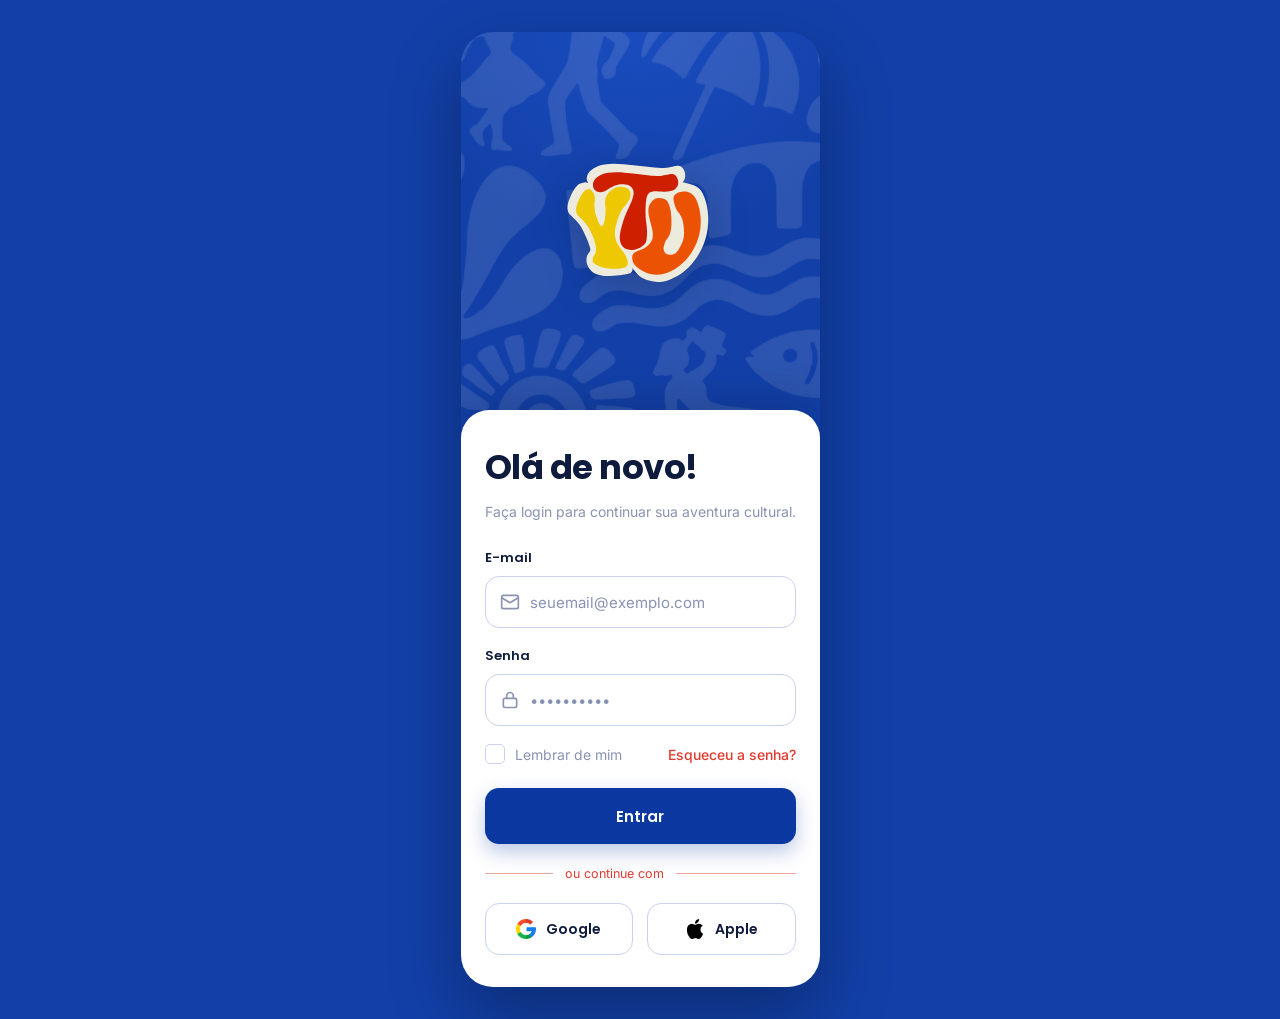
==== telaLogin/index.html @ 79ef73f6 "Voltamos" ====
<!doctype html>
<html lang="pt-BR">
  <head>
    <meta charset="UTF-8" />
    <meta name="viewport" content="width=device-width, initial-scale=1" />
    <title>Olá de novo!</title>
    <link rel="preconnect" href="https://fonts.googleapis.com" />
    <link
      href="https://fonts.googleapis.com/css2?family=Poppins:wght@400;600;700&family=Inter:wght@400;500;600&display=swap"
      rel="stylesheet"
    />
    <link rel="stylesheet" href="style.css" />
  </head>
  <body>
    <div class="screen">
      <header class="hero">
        <img class="hero__logo" src="/src/logo.svg" alt="Logo" />
      </header>

      <main class="sheet">
        <h1 class="sheet__title">Olá de novo!</h1>
        <p class="sheet__subtitle">
          Faça login para continuar sua aventura cultural.
        </p>

        <form class="form">
          <div class="field">
            <label for="email">E-mail</label>
            <div class="input-wrap">
              <svg
                class="icon"
                viewBox="0 0 24 24"
                fill="none"
                stroke="currentColor"
                stroke-width="2"
              >
                <rect x="2" y="4" width="20" height="16" rx="2" />
                <path d="m2 7 10 6 10-6" />
              </svg>
              <input
                id="email"
                type="email"
                placeholder="seuemail@exemplo.com"
              />
            </div>
          </div>

          <div class="field">
            <label for="senha">Senha</label>
            <div class="input-wrap">
              <svg
                class="icon"
                viewBox="0 0 24 24"
                fill="none"
                stroke="currentColor"
                stroke-width="2"
              >
                <rect x="4" y="10" width="16" height="11" rx="2" />
                <path d="M8 10V7a4 4 0 0 1 8 0v3" />
              </svg>
              <input id="senha" type="password" placeholder="••••••••••" />
            </div>
          </div>

          <div class="row">
            <label class="check">
              <input type="checkbox" />
              <span class="box"></span>
              <span class="check__text">Lembrar de mim</span>
            </label>
            <a class="link" href="#">Esqueceu a senha?</a>
          </div>

          <button class="btn btn--primary" type="submit">Entrar</button>

          <div class="divider"><span>ou continue com</span></div>

          <div class="socials">
            <button class="btn btn--ghost" type="button">
              <img src="/src/icons/google.svg" alt="" width="20" height="20" />Google
            </button>
            <button class="btn btn--ghost" type="button">
              <img src="/src/icons/apple.svg" alt="" width="20" height="20" />Apple
            </button>
          </div>
        </form>
      </main>
    </div>
  </body>
</html>
---- telaLogin/style.css ----
:root {
  --blue: #1240a8;
  --blue-deep: #0b37a0;
  --red: #e23a2e;
  --text: #0f1b3d;
  --muted: #8a93b2;
  --border: #c9d3ee;
  --white: #fff;
  --radius: 14px;
  --sheet-radius: 28px;
}

*,
*::before,
*::after {
  box-sizing: border-box;
  margin: 0;
  padding: 0;
}
html {
  -webkit-text-size-adjust: 100%;
}
body {
  font-family: "Inter", system-ui, sans-serif;
  color: var(--text);
  background: var(--blue);
  min-height: 100dvh;
}

.screen {
  display: flex;
  flex-direction: column;
  min-height: 100dvh;
  max-width: 520px;
  margin-inline: auto;
  background: var(--blue);
}

/* ---------- HERO ---------- */
.hero {
  flex: 1 1 auto;
  min-height: clamp(240px, 42dvh, 380px);
  display: grid;
  place-items: center;
  padding: 24px;
  background:
    radial-gradient(120% 90% at 50% 0%, #1a4cbe 0%, var(--blue) 60%),
    url("/src/image29.svg") center/cover no-repeat;
  background-blend-mode: overlay;
}
.hero__logo {
  width: clamp(100px, 45vw, 150px);
  height: auto;
  filter: drop-shadow(0 8px 20px rgba(0, 0, 0, 0.18));
}

/* ---------- SHEET ---------- */
.sheet {
  background: var(--white);
  border-radius: var(--sheet-radius) var(--sheet-radius) 0 0;
  padding: 32px 24px calc(32px + env(safe-area-inset-bottom));
  box-shadow: 0 -12px 40px rgba(0, 0, 0, 0.15);
}
.sheet__title {
  font-family: "Poppins", sans-serif;
  font-weight: 700;
  font-size: clamp(28px, 7.5vw, 34px);
  letter-spacing: -0.5px;
}
.sheet__subtitle {
  margin-top: 8px;
  color: var(--muted);
  font-size: 14px;
  line-height: 1.5;
}

/* ---------- FORM ---------- */
.form {
  margin-top: 26px;
  display: grid;
  gap: 18px;
}
.field {
  display: grid;
  gap: 8px;
}
.field label {
  font-family: "Poppins", sans-serif;
  font-size: 13px;
  font-weight: 600;
}

.input-wrap {
  display: flex;
  align-items: center;
  gap: 10px;
  border: 1.5px solid var(--border);
  border-radius: var(--radius);
  padding: 0 14px;
  height: 52px;
  background: var(--white);
  transition:
    border-color 0.2s,
    box-shadow 0.2s;
}
.input-wrap:focus-within {
  border-color: var(--blue);
  box-shadow: 0 0 0 4px rgba(18, 64, 168, 0.12);
}
.icon {
  width: 20px;
  height: 20px;
  color: var(--muted);
  flex: none;
}
.input-wrap input {
  flex: 1;
  min-width: 0;
  border: 0;
  outline: 0;
  font:
    400 15px/1 "Inter",
    sans-serif;
  color: var(--text);
  background: transparent;
}
.input-wrap input::placeholder {
  color: var(--muted);
}

/* ---------- ROW / CHECK ---------- */
.row {
  display: flex;
  align-items: center;
  justify-content: space-between;
  gap: 12px;
  flex-wrap: wrap;
}
.check {
  display: flex;
  align-items: center;
  gap: 10px;
  cursor: pointer;
  user-select: none;
}
.check input {
  position: absolute;
  opacity: 0;
  pointer-events: none;
}
.box {
  width: 20px;
  height: 20px;
  flex: none;
  border: 1.5px solid var(--border);
  border-radius: 5px;
  display: grid;
  place-items: center;
  transition: 0.18s;
}
.box::after {
  content: "";
  width: 10px;
  height: 6px;
  border-left: 2px solid #fff;
  border-bottom: 2px solid #fff;
  transform: rotate(-45deg) scale(0);
  transition: transform 0.18s;
}
.check input:checked + .box {
  background: var(--blue);
  border-color: var(--blue);
}
.check input:checked + .box::after {
  transform: rotate(-45deg) scale(1);
}
.check input:focus-visible + .box {
  box-shadow: 0 0 0 4px rgba(18, 64, 168, 0.15);
}
.check__text {
  font-size: 14px;
  color: var(--muted);
}

.link {
  font-size: 14px;
  font-weight: 500;
  color: var(--red);
  text-decoration: none;
}
.link:hover {
  text-decoration: underline;
}

/* ---------- BUTTONS ---------- */
.btn {
  height: 56px;
  width: 100%;
  display: inline-flex;
  align-items: center;
  justify-content: center;
  gap: 10px;
  border: 0;
  border-radius: var(--radius);
  cursor: pointer;
  font-family: "Poppins", sans-serif;
  font-weight: 600;
  font-size: 15px;
  transition:
    transform 0.12s,
    filter 0.2s,
    background 0.2s;
}
.btn:active {
  transform: translateY(1px);
}
.btn--primary {
  margin-top: 6px;
  background: var(--blue-deep);
  color: #fff;
  box-shadow: 0 8px 20px rgba(11, 55, 160, 0.28);
}
.btn--primary:hover {
  filter: brightness(1.08);
}
.btn--ghost {
  height: 52px;
  background: #fff;
  color: var(--text);
  border: 1.5px solid var(--border);
  font-size: 14px;
}
.btn--ghost:hover {
  background: #f5f8ff;
}

/* ---------- DIVIDER ---------- */
.divider {
  display: flex;
  align-items: center;
  gap: 12px;
  color: var(--red);
  font-size: 12.5px;
  margin: 4px 0;
}
.divider::before,
.divider::after {
  content: "";
  height: 1px;
  background: var(--red);
  opacity: 0.45;
  flex: 1;
}
.divider::before {
  max-width: 22%;
}

/* ---------- SOCIALS ---------- */
.socials {
  display: grid;
  grid-template-columns: 1fr 1fr;
  gap: 14px;
}
@media (max-width: 340px) {
  .socials {
    grid-template-columns: 1fr;
  }
}

/* ---------- DESKTOP ---------- */
@media (min-width: 768px) {
  body {
    display: grid;
    place-items: center;
    padding: 32px;
  }
  .screen {
    min-height: auto;
    border-radius: 32px;
    overflow: hidden;
    box-shadow: 0 30px 70px rgba(0, 0, 0, 0.3);
    max-width: 440px;
  }
  .sheet {
    border-radius: var(--sheet-radius) var(--sheet-radius) 0 0;
  }
}
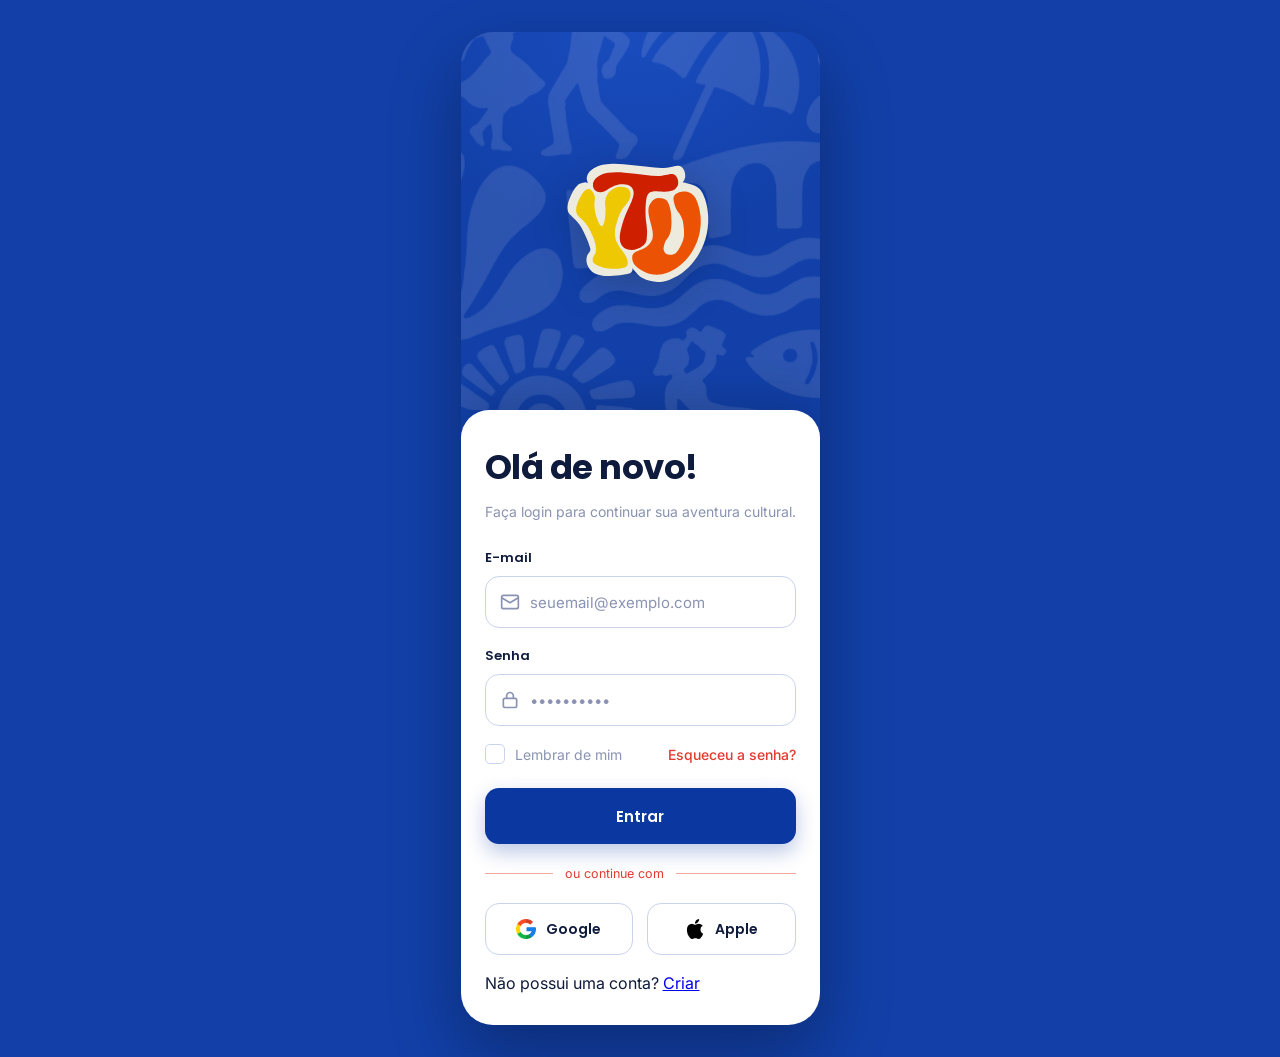
==== commit 9a898d12: "Login e Cadastro" ====
--- a/telaLogin/index.html
+++ b/telaLogin/index.html
@@ -1,90 +1,125 @@
-<!doctype html>
-<html lang="pt-BR">
-  <head>
-    <meta charset="UTF-8" />
-    <meta name="viewport" content="width=device-width, initial-scale=1" />
-    <title>Olá de novo!</title>
-    <link rel="preconnect" href="https://fonts.googleapis.com" />
-    <link
-      href="https://fonts.googleapis.com/css2?family=Poppins:wght@400;600;700&family=Inter:wght@400;500;600&display=swap"
-      rel="stylesheet"
-    />
-    <link rel="stylesheet" href="style.css" />
-  </head>
-  <body>
-    <div class="screen">
-      <header class="hero">
-        <img class="hero__logo" src="/src/logo.svg" alt="Logo" />
-      </header>
-
-      <main class="sheet">
-        <h1 class="sheet__title">Olá de novo!</h1>
-        <p class="sheet__subtitle">
-          Faça login para continuar sua aventura cultural.
-        </p>
-
-        <form class="form">
-          <div class="field">
-            <label for="email">E-mail</label>
-            <div class="input-wrap">
-              <svg
-                class="icon"
-                viewBox="0 0 24 24"
-                fill="none"
-                stroke="currentColor"
-                stroke-width="2"
-              >
-                <rect x="2" y="4" width="20" height="16" rx="2" />
-                <path d="m2 7 10 6 10-6" />
-              </svg>
-              <input
-                id="email"
-                type="email"
-                placeholder="seuemail@exemplo.com"
-              />
-            </div>
-          </div>
-
-          <div class="field">
-            <label for="senha">Senha</label>
-            <div class="input-wrap">
-              <svg
-                class="icon"
-                viewBox="0 0 24 24"
-                fill="none"
-                stroke="currentColor"
-                stroke-width="2"
-              >
-                <rect x="4" y="10" width="16" height="11" rx="2" />
-                <path d="M8 10V7a4 4 0 0 1 8 0v3" />
-              </svg>
-              <input id="senha" type="password" placeholder="••••••••••" />
-            </div>
-          </div>
-
-          <div class="row">
-            <label class="check">
-              <input type="checkbox" />
-              <span class="box"></span>
-              <span class="check__text">Lembrar de mim</span>
-            </label>
-            <a class="link" href="#">Esqueceu a senha?</a>
-          </div>
-
-          <button class="btn btn--primary" type="submit">Entrar</button>
-
-          <div class="divider"><span>ou continue com</span></div>
-
-          <div class="socials">
-            <button class="btn btn--ghost" type="button">
-              <img src="/src/icons/google.svg" alt="" width="20" height="20" />Google
-            </button>
-            <button class="btn btn--ghost" type="button">
-              <img src="/src/icons/apple.svg" alt="" width="20" height="20" />Apple
-            </button>
-          </div>
-        </form>
-      </main>
-    </div>
-  </body>
-</html>
+<!doctype html>
+<html lang="pt-BR">
+  <head>
+    <meta charset="UTF-8" />
+    <meta name="viewport" content="width=device-width, initial-scale=1" />
+    <title>Olá de novo!</title>
+    <link rel="preconnect" href="https://fonts.googleapis.com" />
+    <link
+      href="https://fonts.googleapis.com/css2?family=Poppins:wght@400;600;700&family=Inter:wght@400;500;600&display=swap"
+      rel="stylesheet"
+    />
+    <link rel="stylesheet" href="style.css" />
+  </head>
+  <body>
+    <div class="screen">
+      <header class="hero">
+        <img class="hero__logo" src="../src/logo.svg" alt="Logo" />
+      </header>
+
+      <main class="sheet">
+        <h1 class="sheet__title">Olá de novo!</h1>
+        <p class="sheet__subtitle">
+          Faça login para continuar sua aventura cultural.
+        </p>
+
+        <form class="form">
+          <div class="field">
+            <label for="email">E-mail</label>
+            <div class="input-wrap">
+              <svg
+                class="icon"
+                viewBox="0 0 24 24"
+                fill="none"
+                stroke="currentColor"
+                stroke-width="2"
+              >
+                <rect x="2" y="4" width="20" height="16" rx="2" />
+                <path d="m2 7 10 6 10-6" />
+              </svg>
+              <input
+                id="email"
+                type="email"
+                placeholder="seuemail@exemplo.com"
+              />
+            </div>
+          </div>
+
+          <div class="field">
+            <label for="senha">Senha</label>
+            <div class="input-wrap">
+              <svg
+                class="icon"
+                viewBox="0 0 24 24"
+                fill="none"
+                stroke="currentColor"
+                stroke-width="2"
+              >
+                <rect x="4" y="10" width="16" height="11" rx="2" />
+                <path d="M8 10V7a4 4 0 0 1 8 0v3" />
+              </svg>
+              <input id="senha" type="password" placeholder="••••••••••" />
+            </div>
+          </div>
+
+          <div class="row">
+            <label class="check">
+              <input type="checkbox" />
+              <span class="box"></span>
+              <span class="check__text">Lembrar de mim</span>
+            </label>
+            <a class="link" href="#">Esqueceu a senha?</a>
+          </div>
+
+          <button class="btn btn--primary" type="submit">Entrar</button>
+
+          <div class="divider"><span>ou continue com</span></div>
+
+          <!-- GOOGLE / APPLE -->
+
+                <div class="socials">
+
+                    <button
+                        class="btn btn--ghost"
+                        type="button"
+                    >
+
+                        <img
+                            src="../src/icons/google.svg"
+                            alt=""
+                            width="20"
+                            height="20"
+                        >
+
+                        Google
+
+                    </button>
+
+
+                    <button
+                        class="btn btn--ghost"
+                        type="button"
+                    >
+
+                        <img
+                            src="../src/icons/apple.svg"
+                            alt=""
+                            width="20"
+                            height="20"
+                        >
+
+                        Apple
+
+                    </button>
+
+                </div>
+
+                <div class="register-link">
+    <span>Não possui uma conta?</span>
+    <a href="cadastro.html">Criar</a>
+</div>
+        </form>
+      </main>
+    </div>
+  </body>
+</html>
--- a/telaLogin/style.css
+++ b/telaLogin/style.css
@@ -1,287 +1,287 @@
-:root {
-  --blue: #1240a8;
-  --blue-deep: #0b37a0;
-  --red: #e23a2e;
-  --text: #0f1b3d;
-  --muted: #8a93b2;
-  --border: #c9d3ee;
-  --white: #fff;
-  --radius: 14px;
-  --sheet-radius: 28px;
-}
-
-*,
-*::before,
-*::after {
-  box-sizing: border-box;
-  margin: 0;
-  padding: 0;
-}
-html {
-  -webkit-text-size-adjust: 100%;
-}
-body {
-  font-family: "Inter", system-ui, sans-serif;
-  color: var(--text);
-  background: var(--blue);
-  min-height: 100dvh;
-}
-
-.screen {
-  display: flex;
-  flex-direction: column;
-  min-height: 100dvh;
-  max-width: 520px;
-  margin-inline: auto;
-  background: var(--blue);
-}
-
-/* ---------- HERO ---------- */
-.hero {
-  flex: 1 1 auto;
-  min-height: clamp(240px, 42dvh, 380px);
-  display: grid;
-  place-items: center;
-  padding: 24px;
-  background:
-    radial-gradient(120% 90% at 50% 0%, #1a4cbe 0%, var(--blue) 60%),
-    url("/src/image29.svg") center/cover no-repeat;
-  background-blend-mode: overlay;
-}
-.hero__logo {
-  width: clamp(100px, 45vw, 150px);
-  height: auto;
-  filter: drop-shadow(0 8px 20px rgba(0, 0, 0, 0.18));
-}
-
-/* ---------- SHEET ---------- */
-.sheet {
-  background: var(--white);
-  border-radius: var(--sheet-radius) var(--sheet-radius) 0 0;
-  padding: 32px 24px calc(32px + env(safe-area-inset-bottom));
-  box-shadow: 0 -12px 40px rgba(0, 0, 0, 0.15);
-}
-.sheet__title {
-  font-family: "Poppins", sans-serif;
-  font-weight: 700;
-  font-size: clamp(28px, 7.5vw, 34px);
-  letter-spacing: -0.5px;
-}
-.sheet__subtitle {
-  margin-top: 8px;
-  color: var(--muted);
-  font-size: 14px;
-  line-height: 1.5;
-}
-
-/* ---------- FORM ---------- */
-.form {
-  margin-top: 26px;
-  display: grid;
-  gap: 18px;
-}
-.field {
-  display: grid;
-  gap: 8px;
-}
-.field label {
-  font-family: "Poppins", sans-serif;
-  font-size: 13px;
-  font-weight: 600;
-}
-
-.input-wrap {
-  display: flex;
-  align-items: center;
-  gap: 10px;
-  border: 1.5px solid var(--border);
-  border-radius: var(--radius);
-  padding: 0 14px;
-  height: 52px;
-  background: var(--white);
-  transition:
-    border-color 0.2s,
-    box-shadow 0.2s;
-}
-.input-wrap:focus-within {
-  border-color: var(--blue);
-  box-shadow: 0 0 0 4px rgba(18, 64, 168, 0.12);
-}
-.icon {
-  width: 20px;
-  height: 20px;
-  color: var(--muted);
-  flex: none;
-}
-.input-wrap input {
-  flex: 1;
-  min-width: 0;
-  border: 0;
-  outline: 0;
-  font:
-    400 15px/1 "Inter",
-    sans-serif;
-  color: var(--text);
-  background: transparent;
-}
-.input-wrap input::placeholder {
-  color: var(--muted);
-}
-
-/* ---------- ROW / CHECK ---------- */
-.row {
-  display: flex;
-  align-items: center;
-  justify-content: space-between;
-  gap: 12px;
-  flex-wrap: wrap;
-}
-.check {
-  display: flex;
-  align-items: center;
-  gap: 10px;
-  cursor: pointer;
-  user-select: none;
-}
-.check input {
-  position: absolute;
-  opacity: 0;
-  pointer-events: none;
-}
-.box {
-  width: 20px;
-  height: 20px;
-  flex: none;
-  border: 1.5px solid var(--border);
-  border-radius: 5px;
-  display: grid;
-  place-items: center;
-  transition: 0.18s;
-}
-.box::after {
-  content: "";
-  width: 10px;
-  height: 6px;
-  border-left: 2px solid #fff;
-  border-bottom: 2px solid #fff;
-  transform: rotate(-45deg) scale(0);
-  transition: transform 0.18s;
-}
-.check input:checked + .box {
-  background: var(--blue);
-  border-color: var(--blue);
-}
-.check input:checked + .box::after {
-  transform: rotate(-45deg) scale(1);
-}
-.check input:focus-visible + .box {
-  box-shadow: 0 0 0 4px rgba(18, 64, 168, 0.15);
-}
-.check__text {
-  font-size: 14px;
-  color: var(--muted);
-}
-
-.link {
-  font-size: 14px;
-  font-weight: 500;
-  color: var(--red);
-  text-decoration: none;
-}
-.link:hover {
-  text-decoration: underline;
-}
-
-/* ---------- BUTTONS ---------- */
-.btn {
-  height: 56px;
-  width: 100%;
-  display: inline-flex;
-  align-items: center;
-  justify-content: center;
-  gap: 10px;
-  border: 0;
-  border-radius: var(--radius);
-  cursor: pointer;
-  font-family: "Poppins", sans-serif;
-  font-weight: 600;
-  font-size: 15px;
-  transition:
-    transform 0.12s,
-    filter 0.2s,
-    background 0.2s;
-}
-.btn:active {
-  transform: translateY(1px);
-}
-.btn--primary {
-  margin-top: 6px;
-  background: var(--blue-deep);
-  color: #fff;
-  box-shadow: 0 8px 20px rgba(11, 55, 160, 0.28);
-}
-.btn--primary:hover {
-  filter: brightness(1.08);
-}
-.btn--ghost {
-  height: 52px;
-  background: #fff;
-  color: var(--text);
-  border: 1.5px solid var(--border);
-  font-size: 14px;
-}
-.btn--ghost:hover {
-  background: #f5f8ff;
-}
-
-/* ---------- DIVIDER ---------- */
-.divider {
-  display: flex;
-  align-items: center;
-  gap: 12px;
-  color: var(--red);
-  font-size: 12.5px;
-  margin: 4px 0;
-}
-.divider::before,
-.divider::after {
-  content: "";
-  height: 1px;
-  background: var(--red);
-  opacity: 0.45;
-  flex: 1;
-}
-.divider::before {
-  max-width: 22%;
-}
-
-/* ---------- SOCIALS ---------- */
-.socials {
-  display: grid;
-  grid-template-columns: 1fr 1fr;
-  gap: 14px;
-}
-@media (max-width: 340px) {
-  .socials {
-    grid-template-columns: 1fr;
-  }
-}
-
-/* ---------- DESKTOP ---------- */
-@media (min-width: 768px) {
-  body {
-    display: grid;
-    place-items: center;
-    padding: 32px;
-  }
-  .screen {
-    min-height: auto;
-    border-radius: 32px;
-    overflow: hidden;
-    box-shadow: 0 30px 70px rgba(0, 0, 0, 0.3);
-    max-width: 440px;
-  }
-  .sheet {
-    border-radius: var(--sheet-radius) var(--sheet-radius) 0 0;
-  }
-}
+:root {
+  --blue: #1240a8;
+  --blue-deep: #0b37a0;
+  --red: #e23a2e;
+  --text: #0f1b3d;
+  --muted: #8a93b2;
+  --border: #c9d3ee;
+  --white: #fff;
+  --radius: 14px;
+  --sheet-radius: 28px;
+}
+
+*,
+*::before,
+*::after {
+  box-sizing: border-box;
+  margin: 0;
+  padding: 0;
+}
+html {
+  -webkit-text-size-adjust: 100%;
+}
+body {
+  font-family: "Inter", system-ui, sans-serif;
+  color: var(--text);
+  background: var(--blue);
+  min-height: 100dvh;
+}
+
+.screen {
+  display: flex;
+  flex-direction: column;
+  min-height: 100dvh;
+  max-width: 520px;
+  margin-inline: auto;
+  background: var(--blue);
+}
+
+/* ---------- HERO ---------- */
+.hero {
+  flex: 1 1 auto;
+  min-height: clamp(240px, 42dvh, 380px);
+  display: grid;
+  place-items: center;
+  padding: 24px;
+  background:
+    radial-gradient(120% 90% at 50% 0%, #1a4cbe 0%, var(--blue) 60%),
+    url("../src/image29.svg") center/cover no-repeat;
+  background-blend-mode: overlay;
+}
+.hero__logo {
+  width: clamp(100px, 45vw, 150px);
+  height: auto;
+  filter: drop-shadow(0 8px 20px rgba(0, 0, 0, 0.18));
+}
+
+/* ---------- SHEET ---------- */
+.sheet {
+  background: var(--white);
+  border-radius: var(--sheet-radius) var(--sheet-radius) 0 0;
+  padding: 32px 24px calc(32px + env(safe-area-inset-bottom));
+  box-shadow: 0 -12px 40px rgba(0, 0, 0, 0.15);
+}
+.sheet__title {
+  font-family: "Poppins", sans-serif;
+  font-weight: 700;
+  font-size: clamp(28px, 7.5vw, 34px);
+  letter-spacing: -0.5px;
+}
+.sheet__subtitle {
+  margin-top: 8px;
+  color: var(--muted);
+  font-size: 14px;
+  line-height: 1.5;
+}
+
+/* ---------- FORM ---------- */
+.form {
+  margin-top: 26px;
+  display: grid;
+  gap: 18px;
+}
+.field {
+  display: grid;
+  gap: 8px;
+}
+.field label {
+  font-family: "Poppins", sans-serif;
+  font-size: 13px;
+  font-weight: 600;
+}
+
+.input-wrap {
+  display: flex;
+  align-items: center;
+  gap: 10px;
+  border: 1.5px solid var(--border);
+  border-radius: var(--radius);
+  padding: 0 14px;
+  height: 52px;
+  background: var(--white);
+  transition:
+    border-color 0.2s,
+    box-shadow 0.2s;
+}
+.input-wrap:focus-within {
+  border-color: var(--blue);
+  box-shadow: 0 0 0 4px rgba(18, 64, 168, 0.12);
+}
+.icon {
+  width: 20px;
+  height: 20px;
+  color: var(--muted);
+  flex: none;
+}
+.input-wrap input {
+  flex: 1;
+  min-width: 0;
+  border: 0;
+  outline: 0;
+  font:
+    400 15px/1 "Inter",
+    sans-serif;
+  color: var(--text);
+  background: transparent;
+}
+.input-wrap input::placeholder {
+  color: var(--muted);
+}
+
+/* ---------- ROW / CHECK ---------- */
+.row {
+  display: flex;
+  align-items: center;
+  justify-content: space-between;
+  gap: 12px;
+  flex-wrap: wrap;
+}
+.check {
+  display: flex;
+  align-items: center;
+  gap: 10px;
+  cursor: pointer;
+  user-select: none;
+}
+.check input {
+  position: absolute;
+  opacity: 0;
+  pointer-events: none;
+}
+.box {
+  width: 20px;
+  height: 20px;
+  flex: none;
+  border: 1.5px solid var(--border);
+  border-radius: 5px;
+  display: grid;
+  place-items: center;
+  transition: 0.18s;
+}
+.box::after {
+  content: "";
+  width: 10px;
+  height: 6px;
+  border-left: 2px solid #fff;
+  border-bottom: 2px solid #fff;
+  transform: rotate(-45deg) scale(0);
+  transition: transform 0.18s;
+}
+.check input:checked + .box {
+  background: var(--blue);
+  border-color: var(--blue);
+}
+.check input:checked + .box::after {
+  transform: rotate(-45deg) scale(1);
+}
+.check input:focus-visible + .box {
+  box-shadow: 0 0 0 4px rgba(18, 64, 168, 0.15);
+}
+.check__text {
+  font-size: 14px;
+  color: var(--muted);
+}
+
+.link {
+  font-size: 14px;
+  font-weight: 500;
+  color: var(--red);
+  text-decoration: none;
+}
+.link:hover {
+  text-decoration: underline;
+}
+
+/* ---------- BUTTONS ---------- */
+.btn {
+  height: 56px;
+  width: 100%;
+  display: inline-flex;
+  align-items: center;
+  justify-content: center;
+  gap: 10px;
+  border: 0;
+  border-radius: var(--radius);
+  cursor: pointer;
+  font-family: "Poppins", sans-serif;
+  font-weight: 600;
+  font-size: 15px;
+  transition:
+    transform 0.12s,
+    filter 0.2s,
+    background 0.2s;
+}
+.btn:active {
+  transform: translateY(1px);
+}
+.btn--primary {
+  margin-top: 6px;
+  background: var(--blue-deep);
+  color: #fff;
+  box-shadow: 0 8px 20px rgba(11, 55, 160, 0.28);
+}
+.btn--primary:hover {
+  filter: brightness(1.08);
+}
+.btn--ghost {
+  height: 52px;
+  background: #fff;
+  color: var(--text);
+  border: 1.5px solid var(--border);
+  font-size: 14px;
+}
+.btn--ghost:hover {
+  background: #f5f8ff;
+}
+
+/* ---------- DIVIDER ---------- */
+.divider {
+  display: flex;
+  align-items: center;
+  gap: 12px;
+  color: var(--red);
+  font-size: 12.5px;
+  margin: 4px 0;
+}
+.divider::before,
+.divider::after {
+  content: "";
+  height: 1px;
+  background: var(--red);
+  opacity: 0.45;
+  flex: 1;
+}
+.divider::before {
+  max-width: 22%;
+}
+
+/* ---------- SOCIALS ---------- */
+.socials {
+  display: grid;
+  grid-template-columns: 1fr 1fr;
+  gap: 14px;
+}
+@media (max-width: 340px) {
+  .socials {
+    grid-template-columns: 1fr;
+  }
+}
+
+/* ---------- DESKTOP ---------- */
+@media (min-width: 768px) {
+  body {
+    display: grid;
+    place-items: center;
+    padding: 32px;
+  }
+  .screen {
+    min-height: auto;
+    border-radius: 32px;
+    overflow: hidden;
+    box-shadow: 0 30px 70px rgba(0, 0, 0, 0.3);
+    max-width: 440px;
+  }
+  .sheet {
+    border-radius: var(--sheet-radius) var(--sheet-radius) 0 0;
+  }
+}
